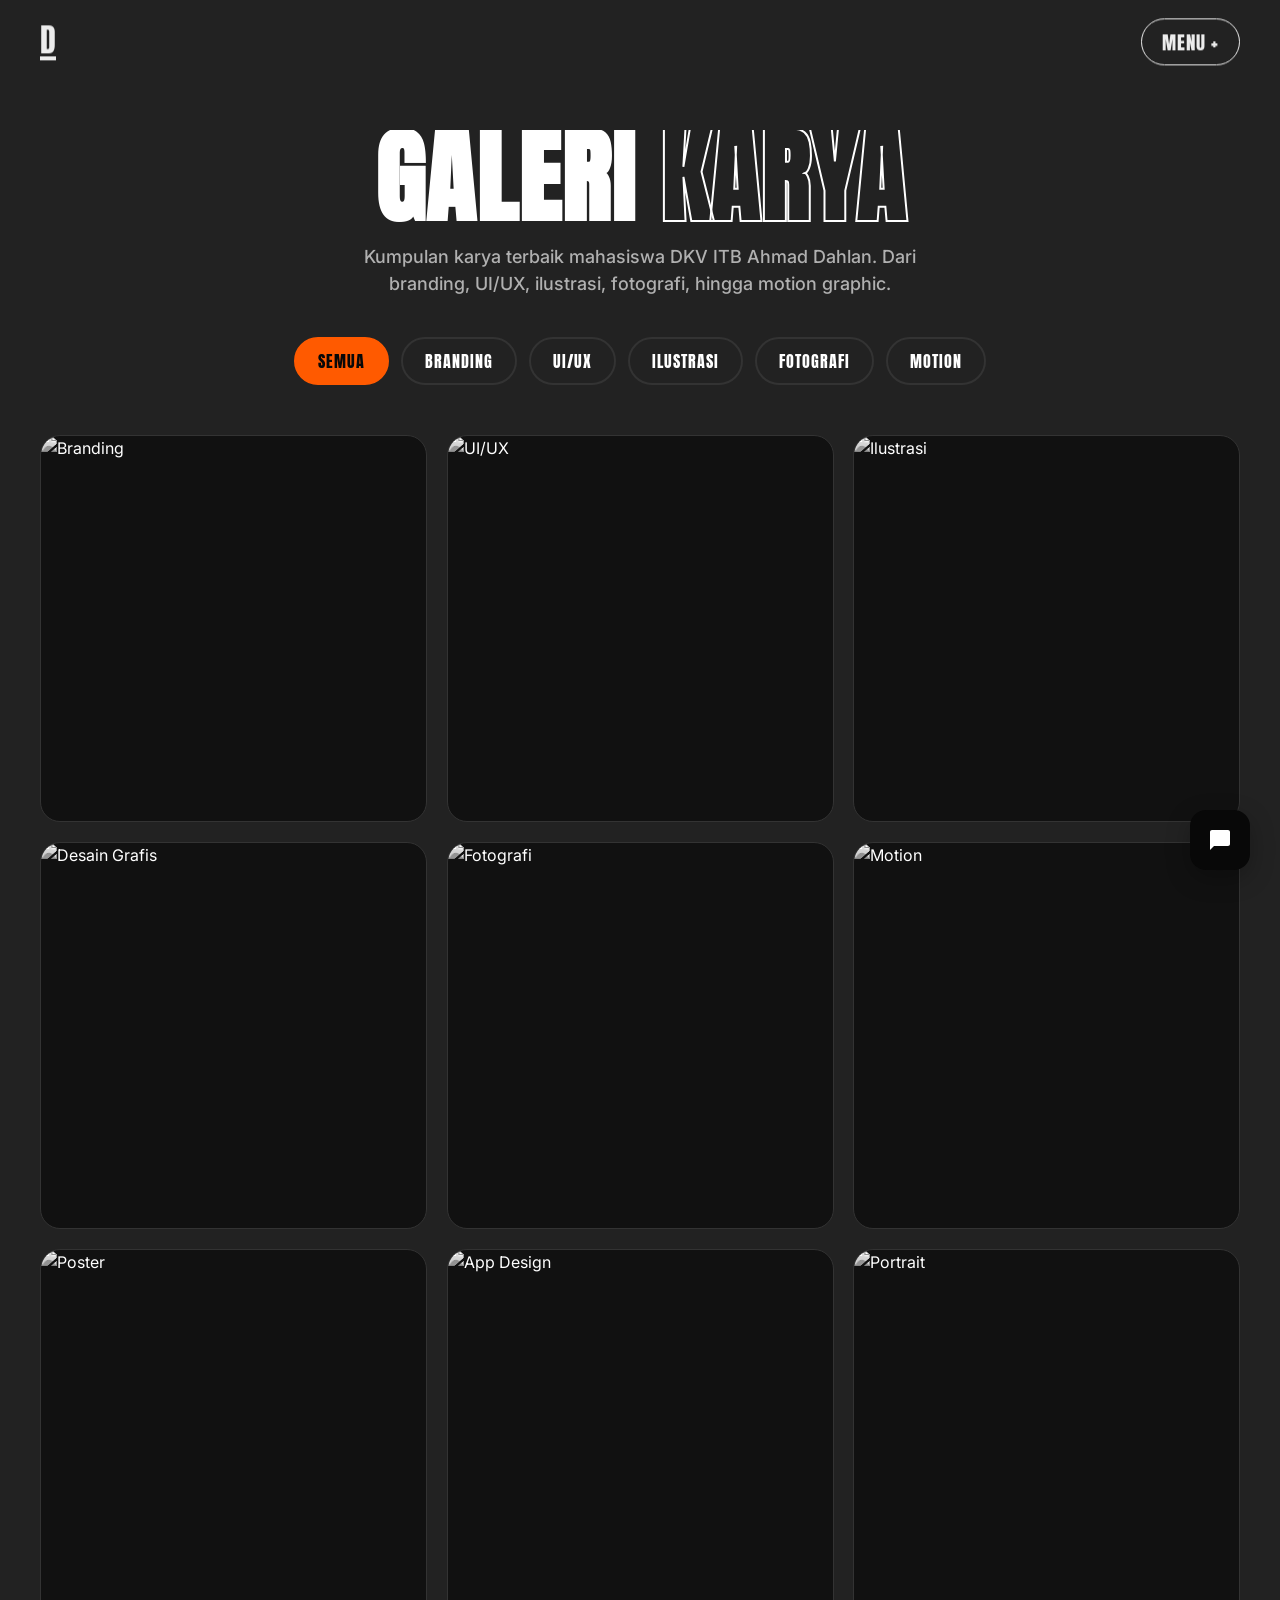
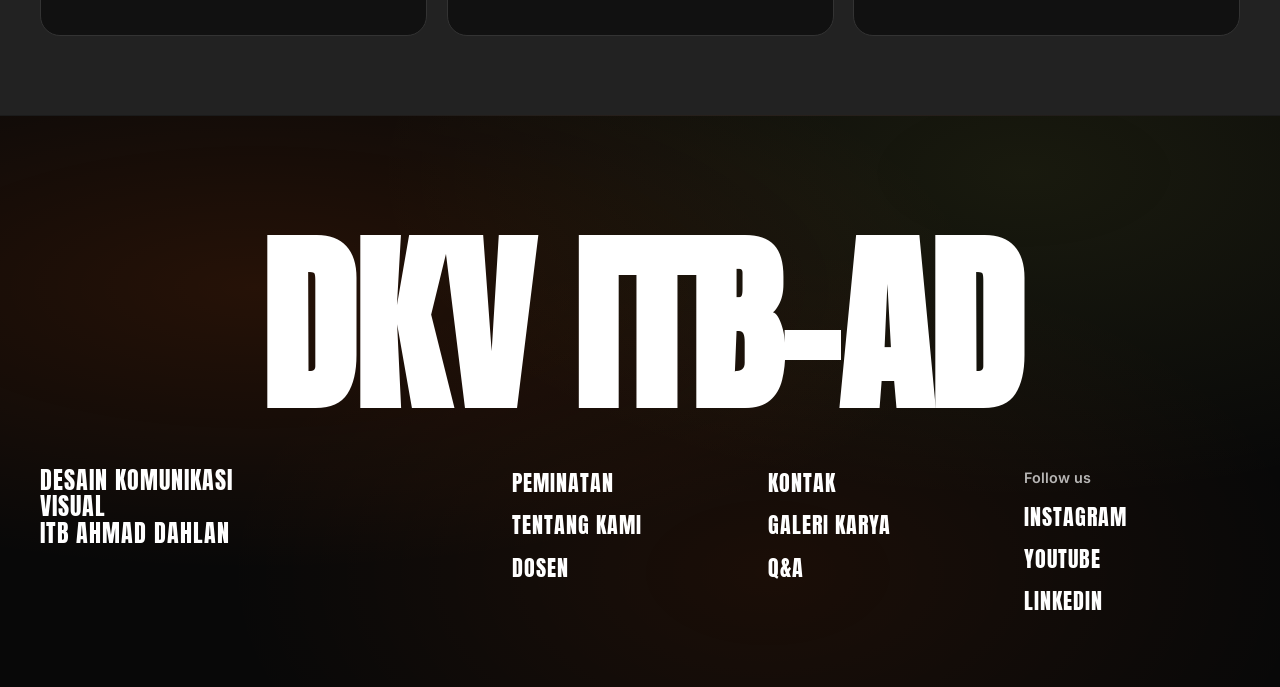
==== galeri.html @ e041ea59 "galeri.html" ====
<!DOCTYPE html>
<html lang="id">
<head>
  <meta charset="UTF-8">
  <meta name="viewport" content="width=device-width, initial-scale=1.0">
  <title>Galeri Karya - Fakultas DKV ITB Ahmad Dahlan</title>
  <link rel="preconnect" href="https://fonts.googleapis.com">
  <link rel="preconnect" href="https://fonts.gstatic.com" crossorigin>
  <link href="https://fonts.googleapis.com/css2?family=Anton&family=Inter:wght@400;500;600;700&display=swap" rel="stylesheet">
  <link rel="stylesheet" href="style.css">
  <style>
    .nav { mix-blend-mode: normal; background: var(--black); color: var(--white); padding: 12px 40px; }
    .page-wrapper { padding-top: 130px; padding-bottom: 80px; min-height: 80vh; }
    .filter-bar {
      display: flex;
      flex-wrap: wrap;
      gap: 12px;
      justify-content: center;
      margin: 40px 0 50px;
    }
    .filter-btn {
      font-family: var(--font-display);
      font-size: 1rem;
      letter-spacing: 1px;
      padding: 10px 22px;
      border-radius: 50px;
      border: 2px solid #333;
      background: transparent;
      color: var(--white);
      cursor: pointer;
      transition: all 0.25s ease;
    }
    .filter-btn:hover,
    .filter-btn.active {
      background: var(--orange);
      border-color: var(--orange);
      color: var(--black);
    }
    .gallery-page-grid {
      display: grid;
      grid-template-columns: repeat(3, 1fr);
      gap: 20px;
    }
    .gallery-page-grid .gallery-card {
      aspect-ratio: 1;
    }
    @media (max-width: 900px) {
      .gallery-page-grid { grid-template-columns: repeat(2, 1fr); }
    }
    @media (max-width: 560px) {
      .gallery-page-grid { grid-template-columns: 1fr; }
    }
  </style>
</head>
<body>

  <nav class="nav">
    <div class="logo">
      <a href="index.html" class="r-mark" style="text-decoration:none;color:inherit;">D</a>
    </div>
    <button class="menu-btn">MENU +</button>
  </nav>

  <div class="page-wrapper dark-bg">
    <div class="container">
      <h2 class="section-title massive text-center">GALERI <span class="outline-text">KARYA</span></h2>
      <p class="body-text text-center mx-auto mt-2" style="color: var(--grey-text); max-width: 560px;">
        Kumpulan karya terbaik mahasiswa DKV ITB Ahmad Dahlan. Dari branding, UI/UX, ilustrasi, fotografi, hingga motion graphic.
      </p>

      <div class="filter-bar">
        <button class="filter-btn active" data-filter="all">SEMUA</button>
        <button class="filter-btn" data-filter="branding">BRANDING</button>
        <button class="filter-btn" data-filter="uiux">UI/UX</button>
        <button class="filter-btn" data-filter="ilustrasi">ILUSTRASI</button>
        <button class="filter-btn" data-filter="foto">FOTOGRAFI</button>
        <button class="filter-btn" data-filter="motion">MOTION</button>
      </div>

      <div class="gallery-page-grid">
        <article class="gallery-card" data-cat="branding">
          <img src="https://images.unsplash.com/photo-1561070791-2526d30994b5?ixlib=rb-4.0.3&auto=format&fit=crop&w=800&q=80" alt="Branding">
          <span class="gallery-badge">BRANDING</span>
        </article>
        <article class="gallery-card" data-cat="uiux">
          <img src="https://images.unsplash.com/photo-1559028012-481c04fa702d?ixlib=rb-4.0.3&auto=format&fit=crop&w=800&q=80" alt="UI/UX">
          <span class="gallery-badge">UI/UX DESIGN</span>
        </article>
        <article class="gallery-card" data-cat="ilustrasi">
          <img src="https://images.unsplash.com/photo-1618005182384-a83a8bd57fbe?ixlib=rb-4.0.3&auto=format&fit=crop&w=800&q=80" alt="Ilustrasi">
          <span class="gallery-badge">ILUSTRASI</span>
        </article>
        <article class="gallery-card" data-cat="branding">
          <img src="https://images.unsplash.com/photo-1626785774573-4b799315345d?ixlib=rb-4.0.3&auto=format&fit=crop&w=800&q=80" alt="Desain Grafis">
          <span class="gallery-badge">DESAIN GRAFIS</span>
        </article>
        <article class="gallery-card" data-cat="foto">
          <img src="https://images.unsplash.com/photo-1554048612-b6a482bc67e5?ixlib=rb-4.0.3&auto=format&fit=crop&w=800&q=80" alt="Fotografi">
          <span class="gallery-badge">FOTOGRAFI</span>
        </article>
        <article class="gallery-card" data-cat="motion">
          <img src="https://images.unsplash.com/photo-1611532736597-de2d4265fba3?ixlib=rb-4.0.3&auto=format&fit=crop&w=800&q=80" alt="Motion">
          <span class="gallery-badge">MOTION GRAFIS</span>
        </article>
        <article class="gallery-card" data-cat="ilustrasi">
          <img src="https://images.unsplash.com/photo-1586717791821-3f44a563fa4c?ixlib=rb-4.0.3&auto=format&fit=crop&w=800&q=80" alt="Poster">
          <span class="gallery-badge">POSTER DESIGN</span>
        </article>
        <article class="gallery-card" data-cat="uiux">
          <img src="https://i.pinimg.com/736x/f9/b3/5b/f9b35b3fff55383596f2325f312c703e.jpg" alt="App Design">
          <span class="gallery-badge">UI/UX DESIGN</span>
        </article>
        <article class="gallery-card" data-cat="foto">
          <img src="https://images.unsplash.com/photo-1542038784456-1ea8e935640e?ixlib=rb-4.0.3&auto=format&fit=crop&w=800&q=80" alt="Portrait">
          <span class="gallery-badge">FOTOGRAFI</span>
        </article>
      </div>
    </div>
  </div>

  <footer class="footer mesh-bg">
    <div class="container relative">
      <h1 class="footer-title">DKV ITB-AD</h1>
      <div class="footer-grid mt-4">
        <div><div class="footer-brand">DESAIN KOMUNIKASI<br>VISUAL<br>ITB AHMAD DAHLAN</div></div>
        <div>
          <ul class="footer-links">
            <li><a href="paket_layanan.html">PEMINATAN</a></li>
            <li><a href="tentang_kami.html">TENTANG KAMI</a></li>
            <li><a href="tim.html">DOSEN</a></li>
          </ul>
        </div>
        <div>
          <ul class="footer-links">
            <li><a href="kontak.html">KONTAK</a></li>
            <li><a href="galeri.html">GALERI KARYA</a></li>
            <li><a href="paket_layanan.html">Q&amp;A</a></li>
          </ul>
        </div>
        <div>
          <div class="footer-social-label">Follow us</div>
          <ul class="footer-links">
            <li><a href="https://instagram.com" target="_blank" rel="noopener">INSTAGRAM</a></li>
            <li><a href="https://youtube.com" target="_blank" rel="noopener">YOUTUBE</a></li>
            <li><a href="https://linkedin.com" target="_blank" rel="noopener">LINKEDIN</a></li>
          </ul>
        </div>
      </div>
    </div>
  </footer>

  <div class="chat-btn">
    <svg viewBox="0 0 24 24" width="24" height="24" fill="currentColor"><path d="M20 2H4C2.9 2 2 2.9 2 4V22L6 18H20C21.1 18 22 17.1 22 16V4C22 2.9 21.1 2 20 2Z"/></svg>
  </div>

  <script src="script.js"></script>
  <script>
    // Simple filter
    document.querySelectorAll('.filter-btn').forEach(btn => {
      btn.addEventListener('click', () => {
        document.querySelectorAll('.filter-btn').forEach(b => b.classList.remove('active'));
        btn.classList.add('active');
        const filter = btn.dataset.filter;
        document.querySelectorAll('.gallery-page-grid .gallery-card').forEach(card => {
          if (filter === 'all' || card.dataset.cat === filter) {
            card.style.display = '';
          } else {
            card.style.display = 'none';
          }
        });
      });
    });
  </script>
</body>
</html>
---- style.css ----
/* ==========================================================================
   CSS VARIABLES & RESET
   ========================================================================== */
:root {
  --bg-light: #EBE8E3;
  --bg-dark: #222222;
  --black: #080808;
  --white: #FFFFFF;
  --orange: #FF5A00;
  --lime: #E4F059;
  --grey-text: #B0B0B0;
  
  --font-display: 'Anton', impact, sans-serif;
  --font-body: 'Inter', system-ui, sans-serif;
}

* {
  box-sizing: border-box;
  margin: 0;
  padding: 0;
}

body {
  font-family: var(--font-body);
  background-color: var(--bg-light);
  color: var(--black);
  line-height: 1.5;
  overflow-x: hidden;
  -webkit-font-smoothing: antialiased;
}

a {
  text-decoration: none;
  color: inherit;
}

img {
  max-width: 100%;
  display: block;
}

/* ==========================================================================
   UTILITIES & LAYOUT
   ========================================================================== */
.container {
  max-width: 1400px;
  margin: 0 auto;
  padding: 0 40px;
}

.relative { position: relative; }
.text-center { text-align: center; }
.mx-auto { margin-left: auto; margin-right: auto; }
.mt-2 { margin-top: 1rem; }
.mt-4 { margin-top: 3rem; }
.mb-4 { margin-bottom: 3rem; }
.mb-5 { margin-bottom: 5rem; }
.pt-0 { padding-top: 0 !important; }

.dark-bg { background-color: var(--bg-dark); color: var(--white); }
.light-bg { background-color: var(--bg-light); color: var(--black); }

/* Mesh background - soft premium gradient overlay */
.mesh-bg {
  background-color: var(--bg-light);
  background-image:
    radial-gradient(at 20% 30%, rgba(255, 90, 0, 0.07) 0px, transparent 50%),
    radial-gradient(at 80% 10%, rgba(228, 240, 89, 0.09) 0px, transparent 45%),
    radial-gradient(at 60% 80%, rgba(255, 90, 0, 0.05) 0px, transparent 50%),
    radial-gradient(at 10% 70%, rgba(228, 240, 89, 0.06) 0px, transparent 40%);
}

.footer.mesh-bg,
.dark-bg.mesh-bg {
  background-color: var(--black);
  background-image:
    radial-gradient(at 20% 30%, rgba(255, 90, 0, 0.12) 0px, transparent 50%),
    radial-gradient(at 80% 10%, rgba(228, 240, 89, 0.08) 0px, transparent 45%),
    radial-gradient(at 60% 80%, rgba(255, 90, 0, 0.08) 0px, transparent 50%);
  color: var(--white);
}

/* Hero - gunakan foto identitas kampus */
.hero.dark-bg {
  background-image: 
    linear-gradient(180deg, rgba(8,8,8,0.55) 0%, rgba(8,8,8,0.75) 100%),
    url('aset/page1.png');
  background-size: cover;
  background-position: center;
  background-repeat: no-repeat;
  position: relative;
  min-height: 100vh;
  display: flex;
  align-items: flex-start;
}

.hero .container {
  padding-top: 140px;
}

section { padding: 100px 0; }

.grid-2 {
  display: grid;
  grid-template-columns: 1fr 1fr;
  gap: 60px;
  align-items: center;
}
.align-start { align-items: start; }

/* ==========================================================================
   TYPOGRAPHY
   ========================================================================== */
.hero-title, .section-title, .footer-title {
  font-family: var(--font-display);
  text-transform: uppercase;
  line-height: 0.95;
  margin: 0;
}

.hero-title {
  font-size: clamp(4rem, 10vw, 9rem);
  letter-spacing: 2px;
}

.hero-subtitle {
  font-family: var(--font-body);
  font-weight: 600;
  font-size: 1.1rem;
  letter-spacing: 0.5px;
  margin-top: 1.25rem;
  max-width: 550px;
  color: var(--white);
  opacity: 0.9;
}

.section-title {
  font-size: clamp(3rem, 7vw, 6.5rem);
  letter-spacing: 1px;
}
.section-title.massive { font-size: clamp(3.5rem, 8vw, 7.5rem); }

.outline-text {
  color: transparent;
  -webkit-text-stroke: 2px var(--white);
}

.outline-text-dark {
  color: transparent;
  -webkit-text-stroke: 2px var(--black);
}

.body-text {
  font-size: 1.125rem;
  font-weight: 500;
  margin-bottom: 1.5rem;
  max-width: 500px;
}

/* ==========================================================================
   NAVIGATION
   ========================================================================== */
.nav {
  position: fixed;
  top: 0; left: 0; right: 0;
  padding: 20px 40px;
  display: flex;
  justify-content: space-between;
  align-items: center;
  z-index: 100;
  mix-blend-mode: difference;
  color: white;
}

.r-mark {
  font-family: var(--font-display);
  font-size: 2rem;
  border-bottom: 4px solid white;
  line-height: 1;
  display: inline-block;
}

.menu-btn {
  background: transparent;
  border: 1px solid white;
  color: white;
  border-radius: 50px;
  padding: 8px 20px;
  font-family: var(--font-display);
  font-size: 1.2rem;
  cursor: pointer;
  letter-spacing: 1px;
  transition: 0.3s ease;
}
.menu-btn:hover { background: white; color: black; }

/* ==========================================================================
   BUTTONS
   ========================================================================== */
.btn-pill {
  display: inline-flex;
  align-items: center;
  gap: 12px;
  border: 2px solid;
  border-radius: 50px;
  padding: 6px 6px 6px 24px;
  font-family: var(--font-display);
  font-size: 1.3rem;
  letter-spacing: 1px;
  transition: transform 0.3s ease;
  cursor: pointer;
}
.btn-pill:hover { transform: scale(1.05); }

.btn-orange { border-color: var(--white); color: var(--white); }
.btn-orange .btn-icon {
  background-color: var(--orange);
  border-radius: 50%;
  width: 36px;
  height: 36px;
  display: flex;
  align-items: center;
  justify-content: center;
  color: white;
}

.btn-dark { border-color: var(--black); color: var(--black); }
.btn-dark .btn-icon-orange {
  background-color: var(--orange);
  border-radius: 50%;
  width: 36px;
  height: 36px;
  display: flex;
  align-items: center;
  justify-content: center;
  color: white;
}

/* ==========================================================================
   SPECIFIC ELEMENTS
   ========================================================================== */
.inline-img-pill {
  display: inline-block;
  width: 250px;
  height: clamp(60px, 8vw, 110px);
  background-image: url('https://images.unsplash.com/photo-1522071820081-009f0129c71c?ixlib=rb-4.0.3&auto=format&fit=crop&w=600&q=80');
  background-size: cover;
  background-position: center;
  border-radius: 100px;
  vertical-align: middle;
  margin: 0 15px;
}

.badge-inline {
  display: inline-block;
  width: clamp(60px, 8vw, 90px);
  height: clamp(60px, 8vw, 90px);
  background-image: url('data:image/svg+xml;utf8,<svg xmlns="http://www.w3.org/2000/svg" viewBox="0 0 100 100"><circle cx="50" cy="50" r="45" fill="%23111" /><path d="M 35 40 Q 40 30 45 40 M 65 40 Q 60 30 55 40 M 35 60 Q 50 80 65 60" stroke="%23E4F059" stroke-width="4" fill="none" stroke-linecap="round"/><circle cx="50" cy="50" r="48" fill="none" stroke="%23E4F059" stroke-width="1" stroke-dasharray="4"/></svg>');
  background-size: cover;
  vertical-align: text-bottom;
}

.badge-spin {
  position: absolute;
  top: -40px;
  right: 15%;
  animation: spin 10s linear infinite;
  z-index: 10;
}
.badge-footer { top: -60px; left: 15%; right: auto; }

@keyframes spin { 100% { transform: rotate(360deg); } }

.octagon-mask {
  width: 100%;
  aspect-ratio: 1;
  clip-path: polygon(30% 0%, 70% 0%, 100% 30%, 100% 70%, 70% 100%, 30% 100%, 0% 70%, 0% 30%);
}
.octagon-mask img { width: 100%; height: 100%; object-fit: cover; }

/* ==========================================================================
   TRAININGS TYPOGRAPHY CLUSTER
   ========================================================================== */
.eyebrow-center {
  text-align: center;
  font-family: var(--font-display);
  font-size: 1.5rem;
  letter-spacing: 1px;
  margin-bottom: 2rem;
}

.typographic-cluster {
  text-align: center;
  font-family: var(--font-display);
  font-size: clamp(3rem, 8vw, 7.5rem);
  line-height: 0.9;
}
.typographic-cluster .word { position: relative; margin-right: 30px; display: inline-block; }
.typographic-cluster .word sup {
  font-family: var(--font-body); font-weight: bold; font-size: 1rem;
  position: absolute; top: 10px; right: -25px;
}
.typographic-cluster .black { color: var(--black); }
.typographic-cluster .grey { color: var(--grey-text); }

.image-grid { display: grid; grid-template-columns: repeat(auto-fit, minmax(150px, 1fr)); gap: 20px; }
.img-card { aspect-ratio: 1; overflow: hidden; position: relative; border-radius: 12px; }
.img-card img { width: 100%; height: 100%; object-fit: cover; display: block; }
.date-card::before {
  content: ""; position: absolute; top: 0; left: 0;
  width: clamp(56px, 28%, 80px); height: clamp(70px, 30%, 100px);
  background: rgba(0,0,0,0.7); z-index: 1;
  border-radius: 12px 0 12px 0;
}
.date-badge {
  position: absolute; top: 10px; left: 10px; z-index: 2;
  color: white; font-family: var(--font-display); text-align: center; line-height: 1;
  font-size: clamp(0.85rem, 3vw, 1.2rem);
}
.date-badge span { font-size: clamp(1.6rem, 6vw, 2.5rem); display: block; margin: -2px 0; }

/* ==========================================================================
   TEAM SECTION
   ========================================================================== */
.team-text { padding-left: 40px; }
.team-grid {
  display: grid;
  grid-template-columns: repeat(auto-fit, minmax(150px, 1fr));
  gap: 4px;
}
.team-member {
  overflow: hidden;
  position: relative;
  aspect-ratio: 1 / 1;
}
.team-member img {
  width: 100%;
  height: 100%;
  object-fit: cover;
  display: block;
}

/* ==========================================================================
   GALLERY SECTION (Bento Grid)
   ========================================================================== */
.gallery {
  padding-bottom: 100px;
}

.gallery-grid {
  display: grid;
  grid-template-columns: repeat(4, 1fr);
  grid-auto-rows: 220px;
  gap: 18px;
  margin-top: 50px;
}

.gallery-card {
  position: relative;
  border-radius: 20px;
  overflow: hidden;
  border: 1px solid #333;
  background: #111;
  cursor: pointer;
}

.gallery-card img {
  width: 100%;
  height: 100%;
  object-fit: cover;
  display: block;
  filter: grayscale(100%);
  transition: filter 0.45s ease, transform 0.45s ease;
}

.gallery-card:hover img {
  filter: grayscale(0%);
  transform: scale(1.06);
}

.gallery-badge {
  position: absolute;
  top: 16px;
  left: 16px;
  background: var(--orange);
  color: var(--black);
  font-family: var(--font-display);
  font-size: 0.95rem;
  letter-spacing: 1px;
  padding: 8px 14px;
  border-radius: 50px;
  opacity: 0;
  transform: translateY(-8px);
  transition: opacity 0.3s ease, transform 0.3s ease;
  z-index: 2;
  pointer-events: none;
}

.gallery-card:hover .gallery-badge {
  opacity: 1;
  transform: translateY(0);
}

.gallery-card--large {
  grid-column: span 2;
  grid-row: span 2;
}

.gallery-card--wide {
  grid-column: span 2;
}

.gallery-card--tall {
  grid-row: span 2;
}

@media (max-width: 1024px) {
  .gallery-grid {
    grid-template-columns: repeat(2, 1fr);
    grid-auto-rows: 200px;
  }
  .gallery-card--large {
    grid-column: span 2;
    grid-row: span 2;
  }
  .gallery-card--wide {
    grid-column: span 2;
  }
  .gallery-card--tall {
    grid-row: span 2;
  }
}

@media (max-width: 600px) {
  .gallery-grid {
    grid-template-columns: 1fr;
    grid-auto-rows: 260px;
    gap: 14px;
  }
  .gallery-card--large,
  .gallery-card--wide,
  .gallery-card--tall {
    grid-column: span 1;
    grid-row: span 1;
  }
}

/* ==========================================================================
   FOOTER
   ========================================================================== */
.footer {
  padding: 80px 0 60px;
  border-top: 1px solid rgba(255,255,255,0.08);
  position: relative;
}

.footer-title {
  font-size: clamp(4rem, 15vw, 14rem);
  text-align: center;
  margin-top: 40px;
  letter-spacing: -2px;
  color: var(--white);
}

.footer-grid {
  display: grid;
  grid-template-columns: 2fr 1fr 1fr 1fr;
  gap: 40px;
}

.footer-brand {
  font-family: var(--font-display);
  font-size: 1.5rem;
  line-height: 1.1;
  letter-spacing: 1px;
}

.footer-links {
  list-style: none;
  font-family: var(--font-display);
  font-size: 1.35rem;
  letter-spacing: 1px;
}
.footer-links li { margin-bottom: 10px; }
.footer-links a { transition: color 0.25s ease; }
.footer-links a:hover { color: var(--orange); }

.footer-social-label {
  font-size: 0.9rem;
  font-weight: 600;
  margin-bottom: 12px;
  opacity: 0.7;
}

/* ==========================================================================
   FLOATING CHAT
   ========================================================================== */
.chat-btn {
  position: fixed;
  bottom: 30px;
  right: 30px;
  background: var(--black);
  color: var(--white);
  width: 60px;
  height: 60px;
  border-radius: 16px;
  display: flex;
  align-items: center;
  justify-content: center;
  cursor: pointer;
  z-index: 99;
  transition: 0.3s;
  box-shadow: 0 8px 24px rgba(0,0,0,0.25);
}
.chat-btn:hover { background: var(--orange); }

/* ==========================================================================
   RESPONSIVE
   ========================================================================== */
@media (max-width: 1024px) {
  .grid-2 { grid-template-columns: 1fr; }
  .footer-grid { grid-template-columns: 1fr 1fr; }
  .badge-spin { right: 5%; }
  .team-text { padding-left: 0; }
  .inline-img-pill { width: 150px; }
  .container { padding: 0 24px; }
}

@media (max-width: 600px) {
  .footer-grid { grid-template-columns: 1fr; gap: 28px; }
  .badge-spin { display: none; }
  section { padding: 60px 0; }
  .nav { padding: 16px 20px; }
  .hero .container { padding-top: 110px; }
  .hero-title { font-size: clamp(3rem, 12vw, 5rem); }
}
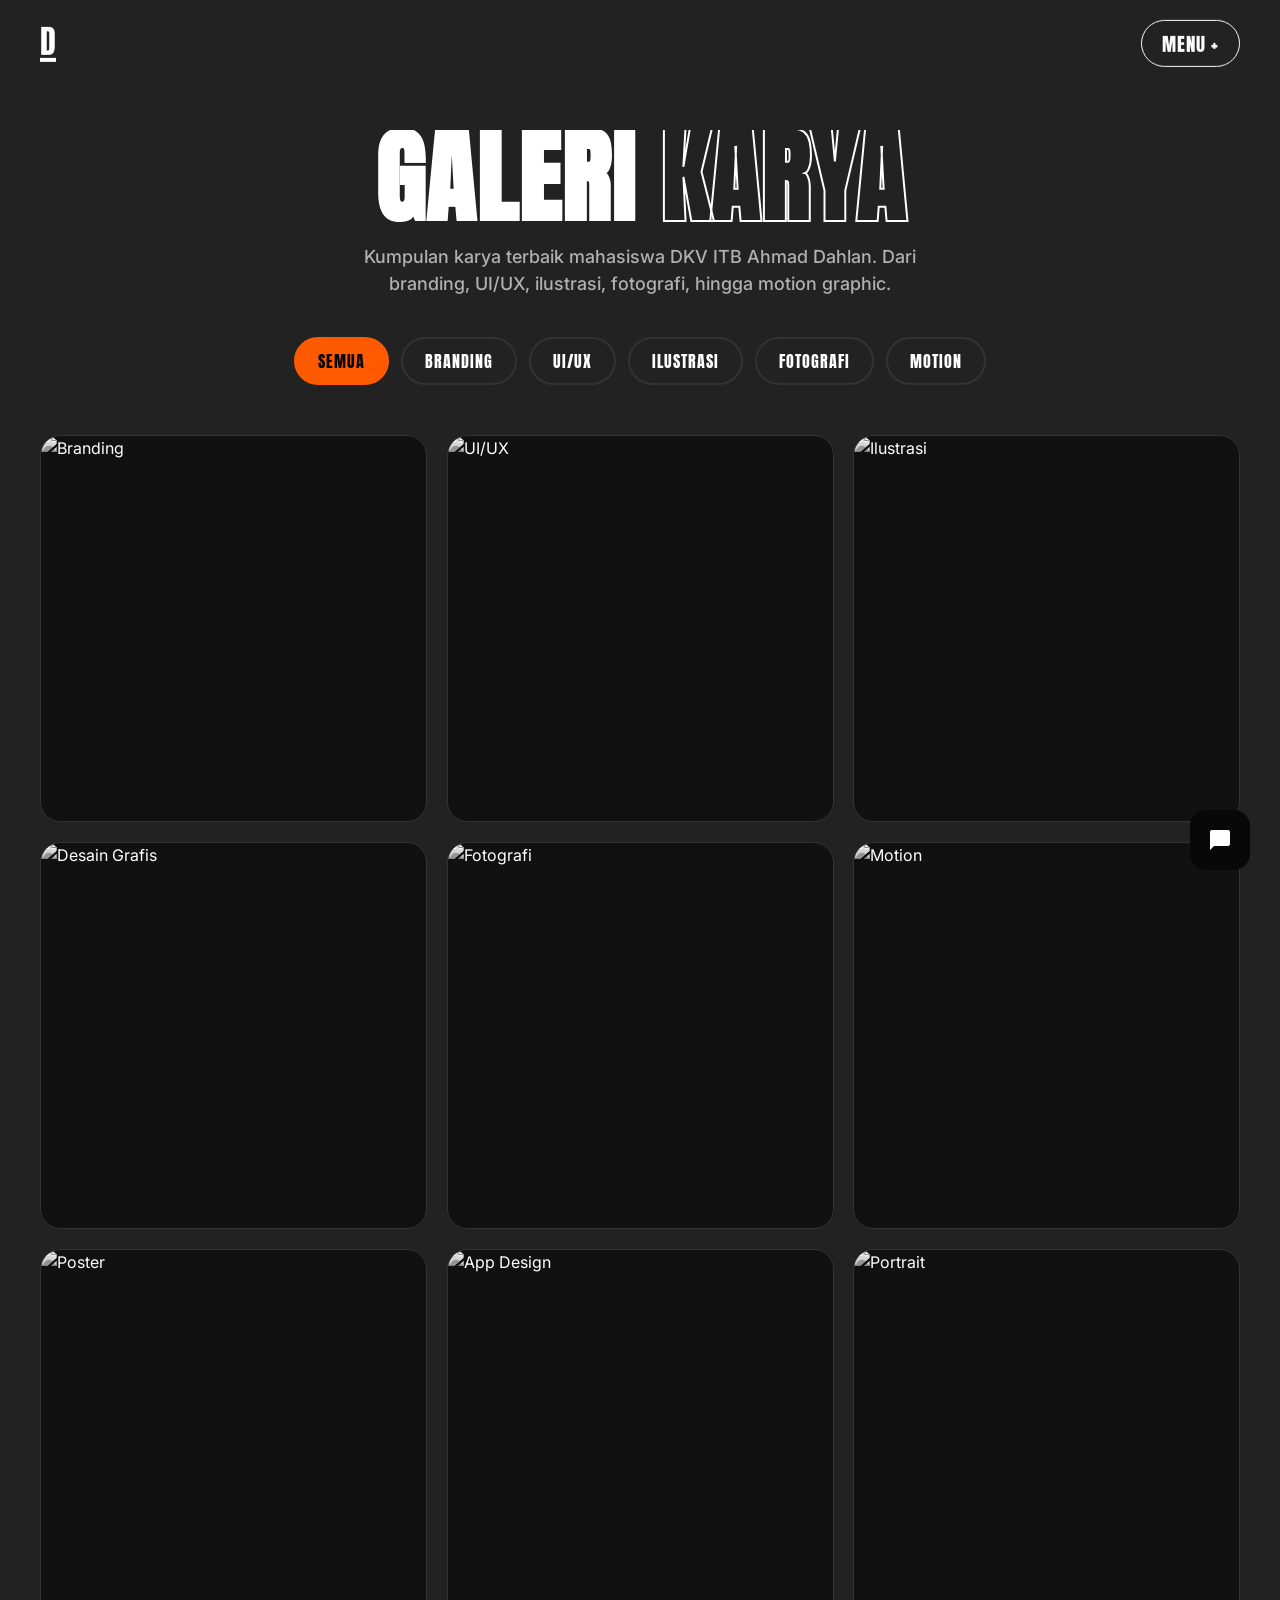
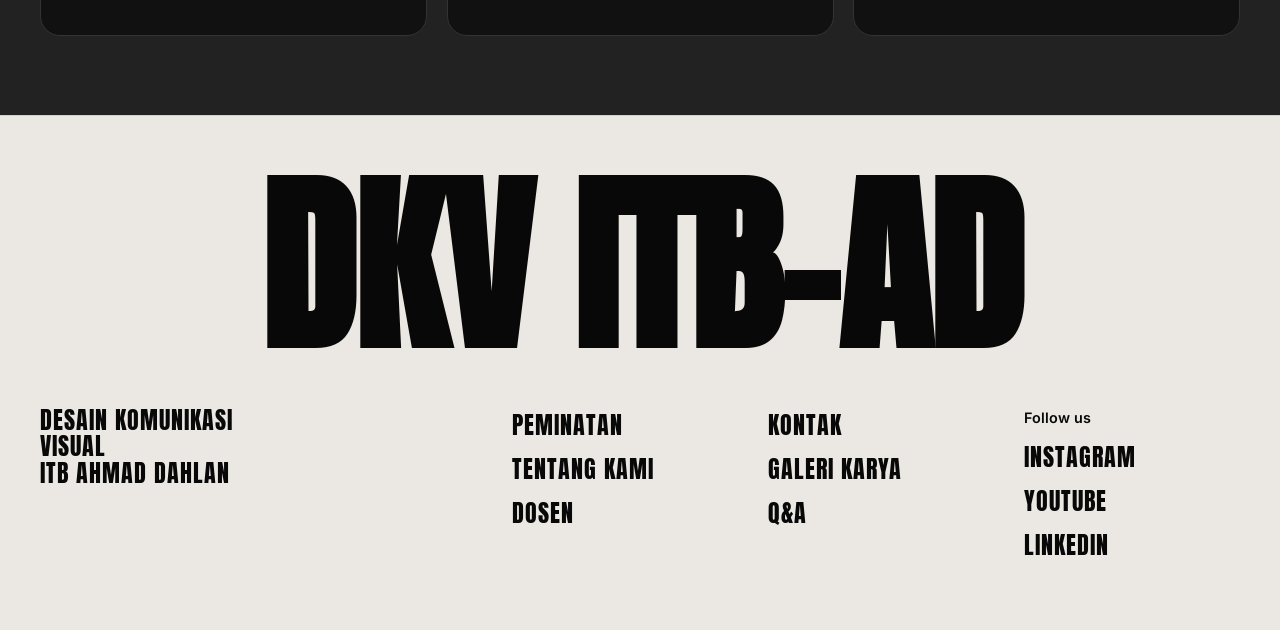
==== commit 15a69c4a: "galeri.html Added padding and gap styles for mobile view in gallery." ====
--- a/galeri.html
+++ b/galeri.html
@@ -49,6 +49,9 @@
     }
     @media (max-width: 560px) {
       .gallery-page-grid { grid-template-columns: 1fr; }
+      .page-wrapper { padding-top: 100px; }
+      .filter-bar { gap: 8px; }
+      .filter-btn { padding: 8px 16px; font-size: 0.9rem; }
     }
   </style>
 </head>
--- a/style.css
+++ b/style.css
@@ -7,7 +7,6 @@
   --black: #080808;
   --white: #FFFFFF;
   --orange: #FF5A00;
-  --lime: #E4F059;
   --grey-text: #B0B0B0;
   
   --font-display: 'Anton', impact, sans-serif;
@@ -34,15 +33,11 @@
   color: inherit;
 }
 
-img {
-  max-width: 100%;
-  display: block;
-}
-
 /* ==========================================================================
    UTILITIES & LAYOUT
    ========================================================================== */
-.container {
+
+   .container {
   max-width: 1400px;
   margin: 0 auto;
   padding: 0 40px;
@@ -60,31 +55,8 @@
 .dark-bg { background-color: var(--bg-dark); color: var(--white); }
 .light-bg { background-color: var(--bg-light); color: var(--black); }
 
-/* Mesh background - soft premium gradient overlay */
-.mesh-bg {
-  background-color: var(--bg-light);
-  background-image:
-    radial-gradient(at 20% 30%, rgba(255, 90, 0, 0.07) 0px, transparent 50%),
-    radial-gradient(at 80% 10%, rgba(228, 240, 89, 0.09) 0px, transparent 45%),
-    radial-gradient(at 60% 80%, rgba(255, 90, 0, 0.05) 0px, transparent 50%),
-    radial-gradient(at 10% 70%, rgba(228, 240, 89, 0.06) 0px, transparent 40%);
-}
-
-.footer.mesh-bg,
-.dark-bg.mesh-bg {
-  background-color: var(--black);
-  background-image:
-    radial-gradient(at 20% 30%, rgba(255, 90, 0, 0.12) 0px, transparent 50%),
-    radial-gradient(at 80% 10%, rgba(228, 240, 89, 0.08) 0px, transparent 45%),
-    radial-gradient(at 60% 80%, rgba(255, 90, 0, 0.08) 0px, transparent 50%);
-  color: var(--white);
-}
-
-/* Hero - gunakan foto identitas kampus */
 .hero.dark-bg {
-  background-image: 
-    linear-gradient(180deg, rgba(8,8,8,0.55) 0%, rgba(8,8,8,0.75) 100%),
-    url('aset/page1.png');
+  background-image: linear-gradient(180deg, rgba(8,8,8,0.55) 0%, rgba(8,8,8,0.75) 100%), url('aset/page1.png');
   background-size: cover;
   background-position: center;
   background-repeat: no-repeat;
@@ -208,36 +180,17 @@
   font-size: 1.3rem;
   letter-spacing: 1px;
   transition: transform 0.3s ease;
-  cursor: pointer;
 }
 .btn-pill:hover { transform: scale(1.05); }
 
 .btn-orange { border-color: var(--white); color: var(--white); }
-.btn-orange .btn-icon {
-  background-color: var(--orange);
-  border-radius: 50%;
-  width: 36px;
-  height: 36px;
-  display: flex;
-  align-items: center;
-  justify-content: center;
-  color: white;
-}
+.btn-orange .btn-icon { background-color: var(--orange); border-radius: 50%; width: 36px; height: 36px; display: flex; align-items: center; justify-content: center; color: white;}
 
 .btn-dark { border-color: var(--black); color: var(--black); }
-.btn-dark .btn-icon-orange {
-  background-color: var(--orange);
-  border-radius: 50%;
-  width: 36px;
-  height: 36px;
-  display: flex;
-  align-items: center;
-  justify-content: center;
-  color: white;
-}
-
-/* ==========================================================================
-   SPECIFIC ELEMENTS
+.btn-dark .btn-icon-orange { background-color: var(--orange); border-radius: 50%; width: 36px; height: 36px; display: flex; align-items: center; justify-content: center; color: white;}
+
+/* ==========================================================================
+   SPECIFIC ELEMENTS (Masks, Badges, Inline Pill)
    ========================================================================== */
 .inline-img-pill {
   display: inline-block;
@@ -304,13 +257,12 @@
 .typographic-cluster .grey { color: var(--grey-text); }
 
 .image-grid { display: grid; grid-template-columns: repeat(auto-fit, minmax(150px, 1fr)); gap: 20px; }
-.img-card { aspect-ratio: 1; overflow: hidden; position: relative; border-radius: 12px; }
+.img-card { aspect-ratio: 1; overflow: hidden; position: relative; }
 .img-card img { width: 100%; height: 100%; object-fit: cover; display: block; }
 .date-card::before {
   content: ""; position: absolute; top: 0; left: 0;
   width: clamp(56px, 28%, 80px); height: clamp(70px, 30%, 100px);
   background: rgba(0,0,0,0.7); z-index: 1;
-  border-radius: 12px 0 12px 0;
 }
 .date-badge {
   position: absolute; top: 10px; left: 10px; z-index: 2;
@@ -375,7 +327,7 @@
 
 .gallery-card:hover img {
   filter: grayscale(0%);
-  transform: scale(1.06);
+  transform: scale(1.05);
 }
 
 .gallery-badge {
@@ -419,13 +371,16 @@
     grid-template-columns: repeat(2, 1fr);
     grid-auto-rows: 200px;
   }
+
   .gallery-card--large {
     grid-column: span 2;
     grid-row: span 2;
   }
+
   .gallery-card--wide {
     grid-column: span 2;
   }
+
   .gallery-card--tall {
     grid-row: span 2;
   }
@@ -437,6 +392,7 @@
     grid-auto-rows: 260px;
     gap: 14px;
   }
+
   .gallery-card--large,
   .gallery-card--wide,
   .gallery-card--tall {
@@ -444,73 +400,33 @@
     grid-row: span 1;
   }
 }
-
 /* ==========================================================================
    FOOTER
    ========================================================================== */
-.footer {
-  padding: 80px 0 60px;
-  border-top: 1px solid rgba(255,255,255,0.08);
-  position: relative;
-}
-
+.footer { padding-bottom: 60px; border-top: 1px solid rgba(0,0,0,0.1); }
 .footer-title {
   font-size: clamp(4rem, 15vw, 14rem);
   text-align: center;
-  margin-top: 40px;
+  margin-top: 60px;
   letter-spacing: -2px;
-  color: var(--white);
-}
-
-.footer-grid {
-  display: grid;
-  grid-template-columns: 2fr 1fr 1fr 1fr;
-  gap: 40px;
-}
-
-.footer-brand {
-  font-family: var(--font-display);
-  font-size: 1.5rem;
-  line-height: 1.1;
-  letter-spacing: 1px;
-}
-
-.footer-links {
-  list-style: none;
-  font-family: var(--font-display);
-  font-size: 1.35rem;
-  letter-spacing: 1px;
-}
-.footer-links li { margin-bottom: 10px; }
-.footer-links a { transition: color 0.25s ease; }
+}
+.footer-grid { display: grid; grid-template-columns: 2fr 1fr 1fr 1fr; gap: 40px; }
+.footer-brand { font-family: var(--font-display); font-size: 1.5rem; line-height: 1.1; letter-spacing: 1px; }
+.footer-links { list-style: none; font-family: var(--font-display); font-size: 1.5rem; letter-spacing: 1px;}
+.footer-links li { margin-bottom: 8px; }
 .footer-links a:hover { color: var(--orange); }
-
-.footer-social-label {
-  font-size: 0.9rem;
-  font-weight: 600;
-  margin-bottom: 12px;
-  opacity: 0.7;
-}
+.footer-social-label { font-size: 0.9rem; font-weight: 600; margin-bottom: 10px; }
 
 /* ==========================================================================
    FLOATING CHAT
    ========================================================================== */
 .chat-btn {
   position: fixed;
-  bottom: 30px;
-  right: 30px;
-  background: var(--black);
-  color: var(--white);
-  width: 60px;
-  height: 60px;
-  border-radius: 16px;
-  display: flex;
-  align-items: center;
-  justify-content: center;
-  cursor: pointer;
-  z-index: 99;
-  transition: 0.3s;
-  box-shadow: 0 8px 24px rgba(0,0,0,0.25);
+  bottom: 30px; right: 30px;
+  background: var(--black); color: var(--white);
+  width: 60px; height: 60px; border-radius: 16px;
+  display: flex; align-items: center; justify-content: center;
+  cursor: pointer; z-index: 99; transition: 0.3s;
 }
 .chat-btn:hover { background: var(--orange); }
 
@@ -519,18 +435,66 @@
    ========================================================================== */
 @media (max-width: 1024px) {
   .grid-2 { grid-template-columns: 1fr; }
+  
+  .masonry-layout { 
+    flex-wrap: wrap; 
+  }
+  .masonry-column { 
+    min-width: 45%; 
+  }
+  .masonry-column.staggered { 
+    margin-top: 0;
+  }
+
   .footer-grid { grid-template-columns: 1fr 1fr; }
   .badge-spin { right: 5%; }
   .team-text { padding-left: 0; }
   .inline-img-pill { width: 150px; }
-  .container { padding: 0 24px; }
 }
 
 @media (max-width: 600px) {
-  .footer-grid { grid-template-columns: 1fr; gap: 28px; }
+  .footer-grid { grid-template-columns: 1fr; }
+  
+  .masonry-layout { 
+    flex-direction: column; 
+  }
+  .masonry-column { 
+    min-width: 100%; 
+  }
+  
   .badge-spin { display: none; }
   section { padding: 60px 0; }
-  .nav { padding: 16px 20px; }
+}
+
+/* ==========================================================================
+   GLOBAL RESPONSIVE ENHANCEMENTS
+   Memastikan seluruh halaman tetap rapi di ukuran layar mana pun,
+   dari HP kecil (320px) sampai desktop lebar.
+   ========================================================================== */
+
+/* Cegah elemen mana pun memaksa scroll horizontal */
+html { overflow-x: hidden; width: 100%; }
+img, svg, video, iframe { max-width: 100%; height: auto; }
+.gallery-card img, .team-img, .team-member img, .octagon-mask img,
+.editorial-img, .img-card img { height: 100%; } /* pertahankan crop pada elemen yang memang butuh height:100% */
+
+/* Container & nav menyesuaikan padding di layar sempit */
+@media (max-width: 768px) {
+  .container { padding: 0 24px; }
+  .nav { padding: 16px 24px; }
   .hero .container { padding-top: 110px; }
-  .hero-title { font-size: clamp(3rem, 12vw, 5rem); }
-}
+}
+
+@media (max-width: 480px) {
+  .container { padding: 0 18px; }
+  .nav { padding: 14px 18px; }
+  .r-mark { font-size: 1.6rem; }
+  .menu-btn { font-size: 1rem; padding: 7px 16px; }
+  .hero .container { padding-top: 100px; }
+  .hero-subtitle { font-size: 1rem; }
+  .btn-pill { font-size: 1.05rem; padding: 5px 5px 5px 18px; }
+  .btn-pill .btn-icon, .btn-pill .btn-icon-orange { width: 32px; height: 32px; }
+  section { padding: 48px 0; }
+  .typographic-cluster .word { margin-right: 14px; }
+  .footer-title { letter-spacing: -1px; }
+}
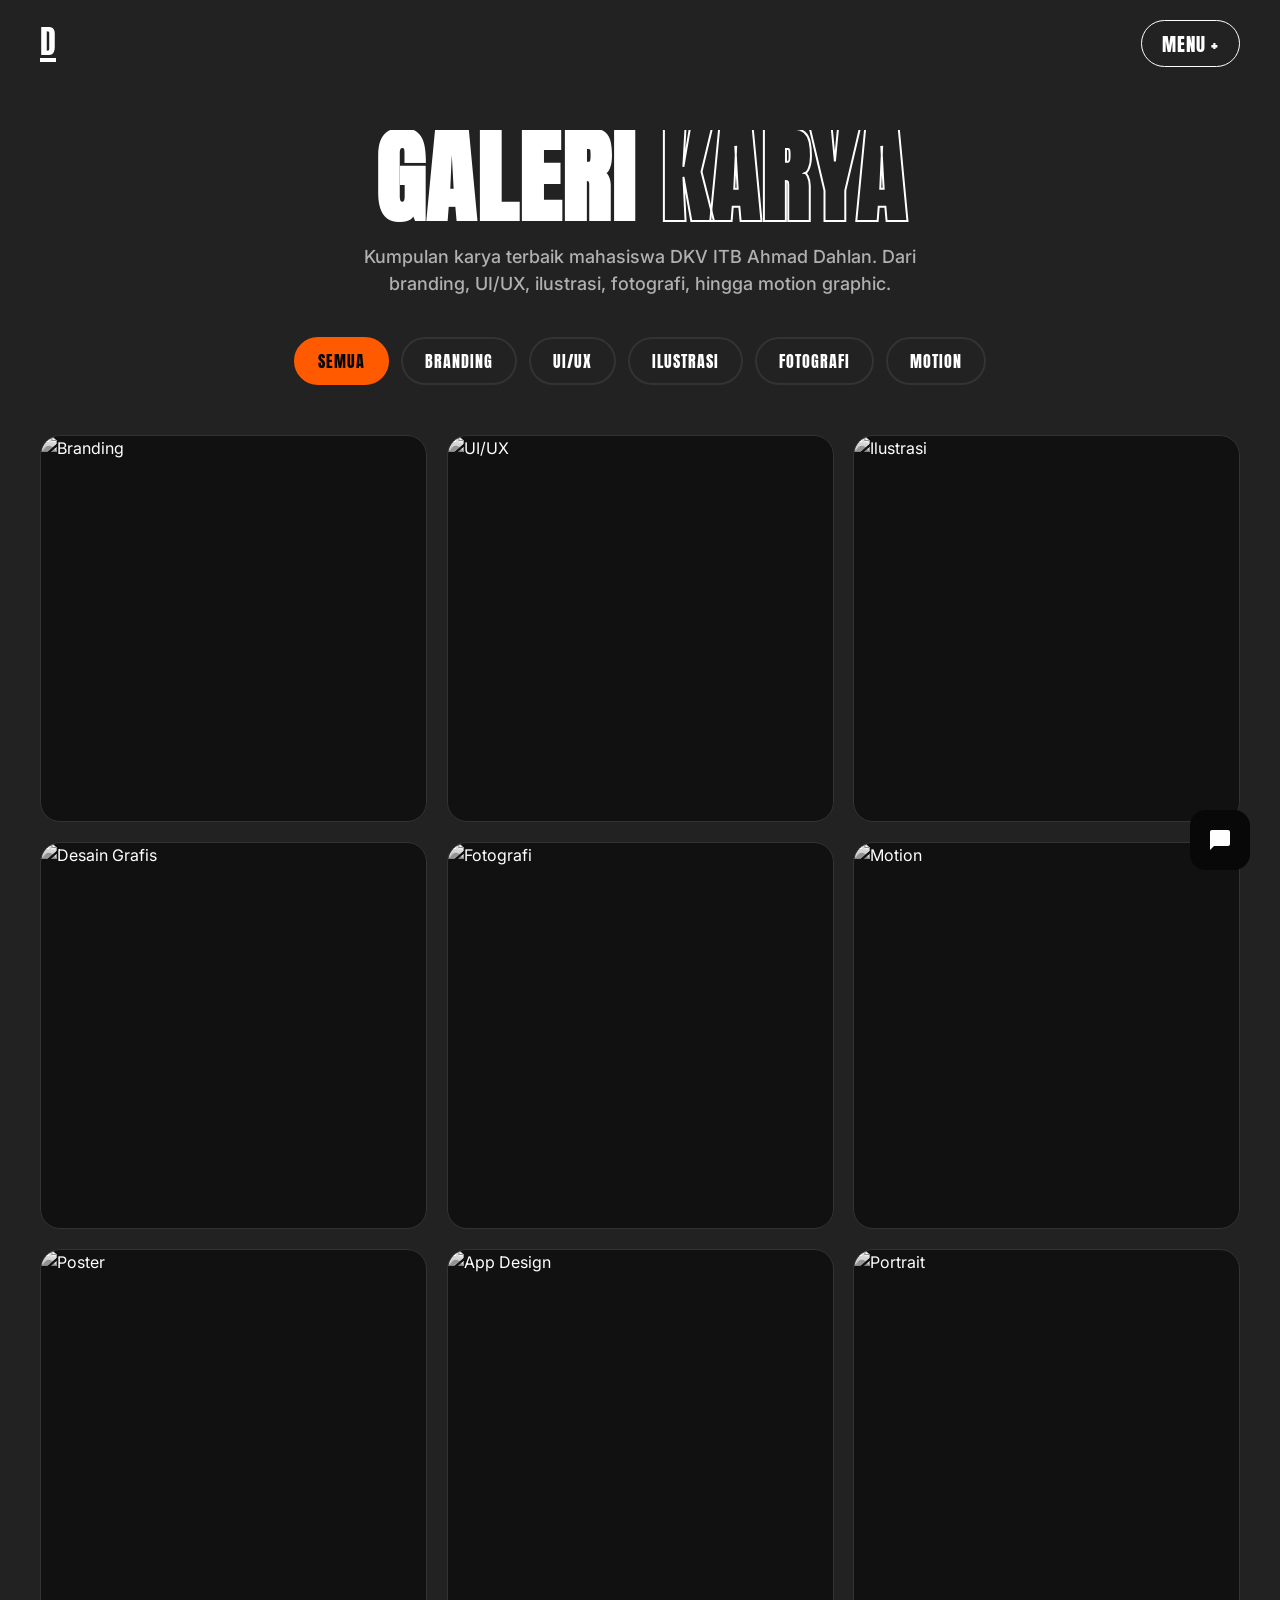
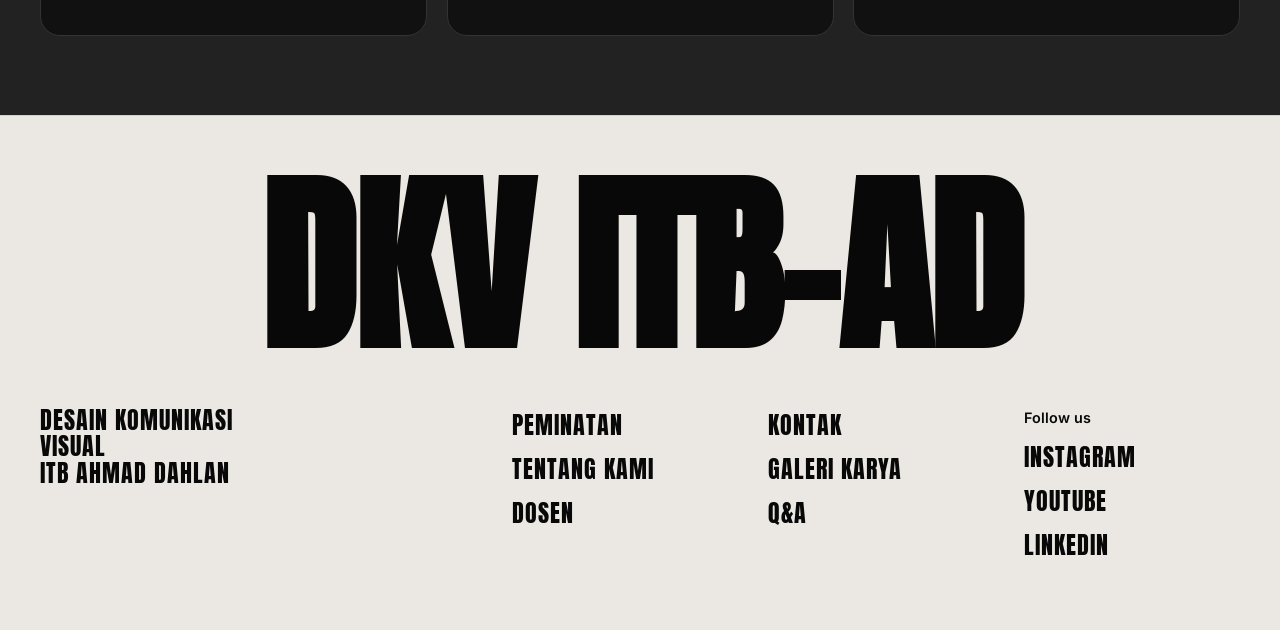
==== commit d1a235ff: "galeri.html Added gap to gallery grid and adjusted padding for responsiveness." ====
--- a/galeri.html
+++ b/galeri.html
@@ -44,14 +44,20 @@
     .gallery-page-grid .gallery-card {
       aspect-ratio: 1;
     }
+    @media (max-width: 1024px) {
+      .page-wrapper { padding-top: 110px; padding-bottom: 70px; }
+    }
     @media (max-width: 900px) {
-      .gallery-page-grid { grid-template-columns: repeat(2, 1fr); }
+      .gallery-page-grid { grid-template-columns: repeat(2, 1fr); gap: 16px; }
+    }
+    @media (max-width: 768px) {
+      .nav { padding: 12px 20px; }
+      .page-wrapper { padding-top: 100px; padding-bottom: 50px; }
+      .filter-bar { margin: 28px 0 36px; gap: 8px; }
+      .filter-btn { padding: 8px 14px; font-size: 0.9rem; }
     }
     @media (max-width: 560px) {
-      .gallery-page-grid { grid-template-columns: 1fr; }
-      .page-wrapper { padding-top: 100px; }
-      .filter-bar { gap: 8px; }
-      .filter-btn { padding: 8px 16px; font-size: 0.9rem; }
+      .gallery-page-grid { grid-template-columns: 1fr; gap: 14px; }
     }
   </style>
 </head>
